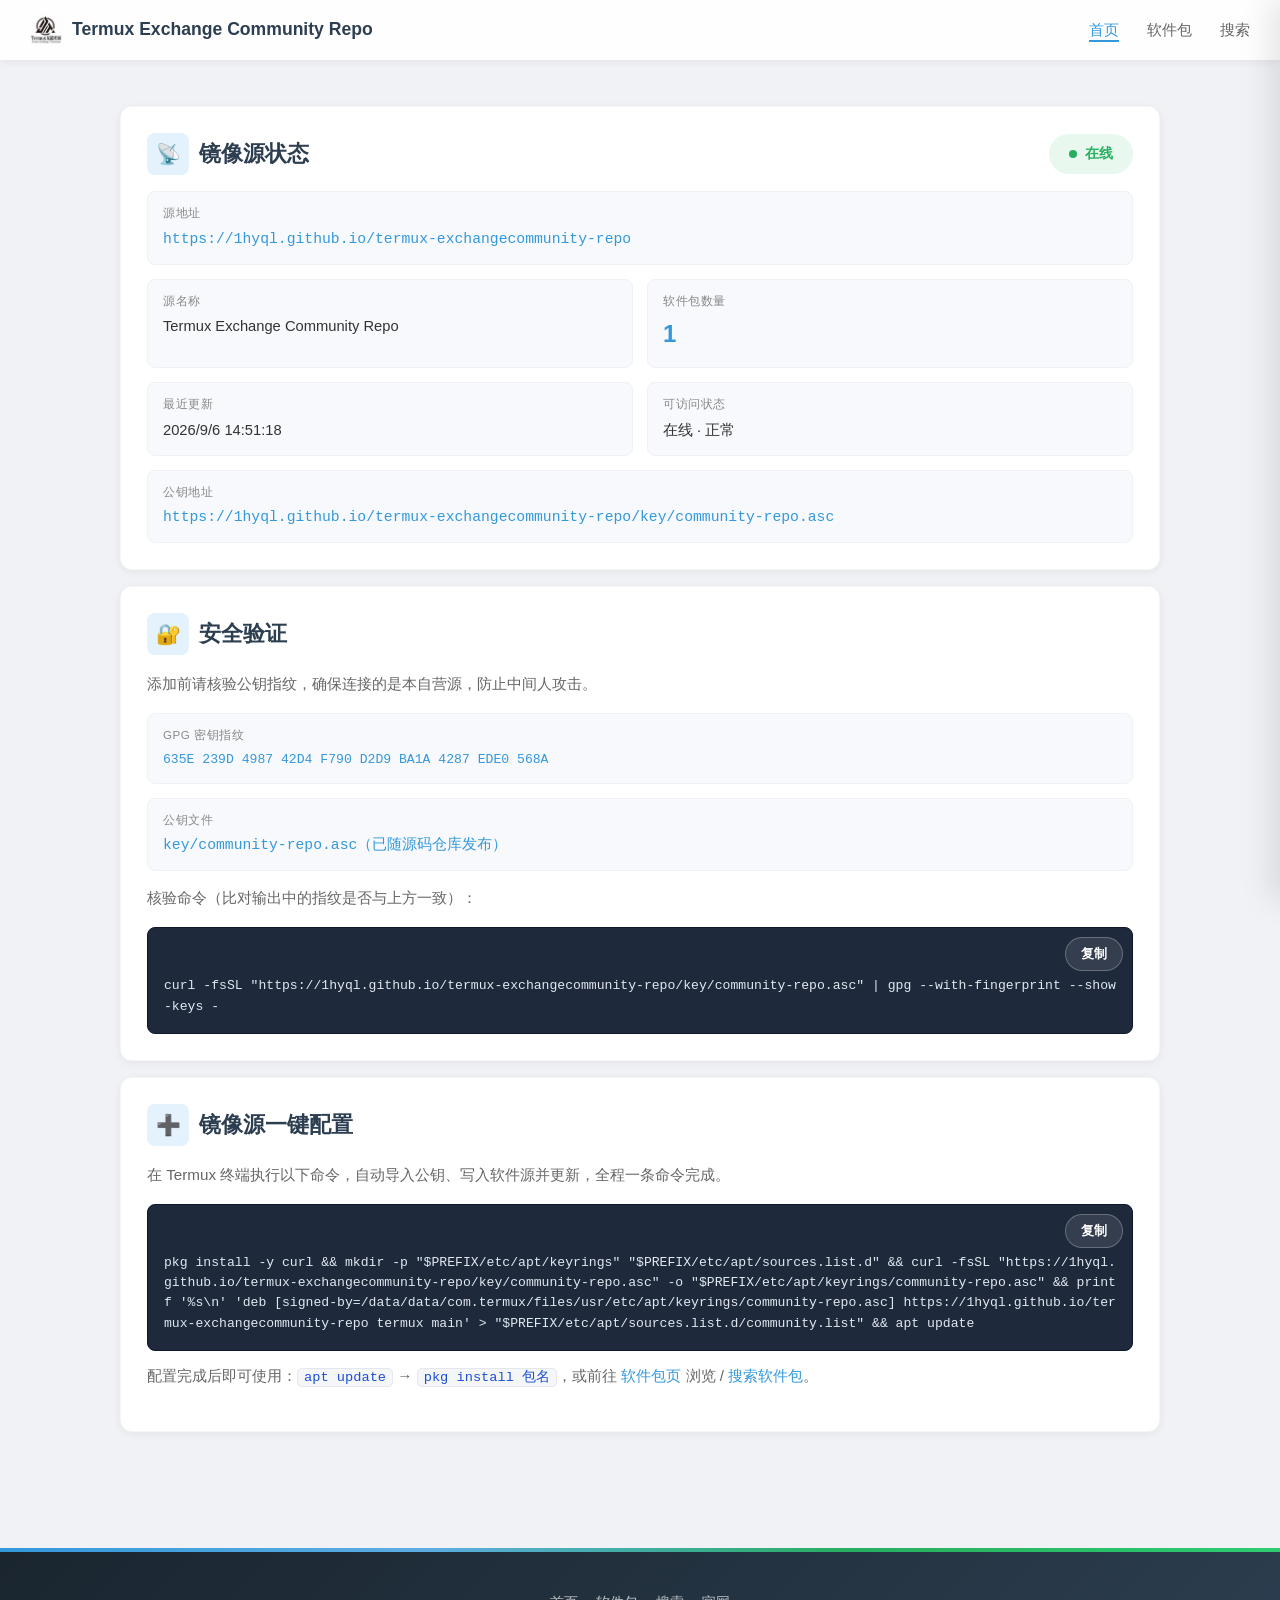
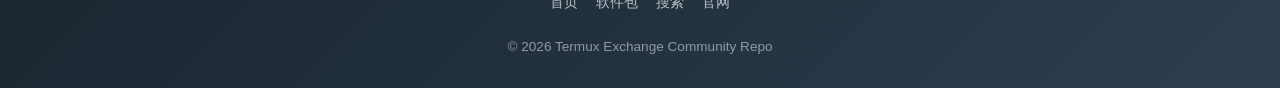
==== docs/index.html @ 614f8c96 "UpdateUI-260906" ====
<!DOCTYPE html>
<html lang="zh-CN">
<head>
<meta charset="UTF-8">
<meta name="viewport" content="width=device-width, initial-scale=1.0">
<meta name="description" content="Termux Exchange Community Repo — 社区自营 Termux 附加源，提供源状态、安全检查与一键配置。">
<meta name="theme-color" content="#3498db">
<title>Termux Exchange Community Repo</title>
<link rel="icon" href="logo.jpg" type="image/jpeg">
<link rel="stylesheet" href="assets/style.css">
</head>
<body>

<!-- 顶部固定导航 -->
<nav class="top-nav" id="topNav">
  <a class="nav-brand" href="index.html">
    <img src="logo.jpg" alt="Termux Exchange Community Repo logo">
    <span>Termux Exchange Community Repo</span>
  </a>
  <ul class="nav-links">
    <li><a href="index.html" class="active">首页</a></li>
    <li><a href="package.html">软件包</a></li>
    <li><a href="search.html">搜索</a></li>
  </ul>
</nav>

<div class="menu-toggle" id="menuToggle"><span></span><span></span><span></span></div>
<div class="menu-overlay" id="menuOverlay"></div>
<div class="menu" id="menu">
  <button class="close-btn" id="closeMenu" aria-label="关闭菜单">✕</button>
  <ul>
    <li><a href="index.html" class="active">🏠 首页</a></li>
    <li><a href="package.html">📦 软件包</a></li>
    <li><a href="search.html">🔎 搜索</a></li>
  </ul>
  <div class="menu-divider"></div>
  <div class="menu-section-title">本页</div>
  <ul>
    <li><a href="#source-status">📡 镜像源状态</a></li>
    <li><a href="#security">🔐 安全验证</a></li>
    <li><a href="#add-source">➕ 一键配置</a></li>
  </ul>
</div>

<main class="content-container">

  <!-- 镜像源状态 -->
  <section class="card" id="source-status" aria-labelledby="status-title">
    <div class="card-head">
      <h2 id="status-title" class="card-title">
        <span class="card-icon">📡</span> 镜像源状态
      </h2>
      <span id="sourceStatus" class="pulse" data-state="loading">
        <span class="pulse-dot"></span> 检测中…
      </span>
    </div>

    <div class="status-grid">
      <div class="status-item full">
        <span class="status-label">源地址</span>
        <code class="status-value">https://1hyql.github.io/termux-exchangecommunity-repo</code>
      </div>
      <div class="status-item">
        <span class="status-label">源名称</span>
        <span class="status-value" id="sourceName">—</span>
      </div>
      <div class="status-item">
        <span class="status-label">软件包数量</span>
        <strong class="status-value accent" id="pkgTotal">—</strong>
      </div>
      <div class="status-item">
        <span class="status-label">最近更新</span>
        <span class="status-value" id="updatedAt">—</span>
      </div>
      <div class="status-item">
        <span class="status-label">可访问状态</span>
        <span class="status-value" id="reachable">—</span>
      </div>
      <div class="status-item full">
        <span class="status-label">公钥地址</span>
        <code class="status-value">https://1hyql.github.io/termux-exchangecommunity-repo/key/community-repo.asc</code>
      </div>
    </div>
  </section>

  <!-- 安全验证（密钥与指纹） -->
  <section class="card" id="security" aria-labelledby="security-title">
    <div class="card-head">
      <h2 id="security-title" class="card-title">
        <span class="card-icon">🔐</span> 安全验证
      </h2>
    </div>
    <p class="card-desc">添加前请核验公钥指纹，确保连接的是本自营源，防止中间人攻击。</p>

    <div class="status-grid">
      <div class="status-item full">
        <span class="status-label">GPG 密钥指纹</span>
        <code class="status-value mono">635E 239D 4987 42D4 F790 D2D9 BA1A 4287 EDE0 568A</code>
      </div>
      <div class="status-item full">
        <span class="status-label">公钥文件</span>
        <code class="status-value">key/community-repo.asc（已随源码仓库发布）</code>
      </div>
    </div>

    <p class="card-desc" style="margin-top:14px;">核验命令（比对输出中的指纹是否与上方一致）：</p>
    <div class="codebox" data-copytext='curl -fsSL "https://1hyql.github.io/termux-exchangecommunity-repo/key/community-repo.asc" | gpg --with-fingerprint --show-keys -'>
      <button type="button" class="copy-btn" data-copy-btn>复制</button>
      <pre><code>curl -fsSL "https://1hyql.github.io/termux-exchangecommunity-repo/key/community-repo.asc" | gpg --with-fingerprint --show-keys -</code></pre>
    </div>
  </section>

  <!-- 一键配置 -->
  <section class="card" id="add-source" aria-labelledby="add-title">
    <div class="card-head">
      <h2 id="add-title" class="card-title">
        <span class="card-icon">➕</span> 镜像源一键配置
      </h2>
    </div>
    <p class="card-desc">在 Termux 终端执行以下命令，自动导入公钥、写入软件源并更新，全程一条命令完成。</p>
    <div class="codebox" data-copytext='pkg install -y curl && mkdir -p "$PREFIX/etc/apt/keyrings" "$PREFIX/etc/apt/sources.list.d" && curl -fsSL "https://1hyql.github.io/termux-exchangecommunity-repo/key/community-repo.asc" -o "$PREFIX/etc/apt/keyrings/community-repo.asc" && printf &#39;%s\n&#39; &#39;deb [signed-by=/data/data/com.termux/files/usr/etc/apt/keyrings/community-repo.asc] https://1hyql.github.io/termux-exchangecommunity-repo termux main&#39; &gt; "$PREFIX/etc/apt/sources.list.d/community.list" && apt update'>
      <button type="button" class="copy-btn" data-copy-btn>复制</button>
      <pre><code>pkg install -y curl &amp;&amp; mkdir -p "$PREFIX/etc/apt/keyrings" "$PREFIX/etc/apt/sources.list.d" &amp;&amp; curl -fsSL "https://1hyql.github.io/termux-exchangecommunity-repo/key/community-repo.asc" -o "$PREFIX/etc/apt/keyrings/community-repo.asc" &amp;&amp; printf '%s\n' 'deb [signed-by=/data/data/com.termux/files/usr/etc/apt/keyrings/community-repo.asc] https://1hyql.github.io/termux-exchangecommunity-repo termux main' &gt; "$PREFIX/etc/apt/sources.list.d/community.list" &amp;&amp; apt update</code></pre>
    </div>
    <p class="card-desc" style="margin-top:12px;">
      配置完成后即可使用：<code>apt update</code> → <code>pkg install 包名</code>，或前往
      <a href="package.html">软件包页</a> 浏览 / <a href="search.html">搜索软件包</a>。
    </p>
  </section>

</main>

<button class="back-to-top" id="backToTop" title="回到顶部">↑</button>

<footer class="footer">
  <div class="footer-inner">
    <div class="footer-links">
      <a href="index.html">首页</a>
      <a href="package.html">软件包</a>
      <a href="search.html">搜索</a>
      <a href="https://1hyql.github.io/termux" target="_blank" rel="noopener noreferrer">官网</a>
    </div>
    <p>&copy; 2026 Termux Exchange Community Repo</p>
  </div>
</footer>

<script src="assets/app.js"></script>
</body>
</html>
---- docs/assets/style.css ----
/* 首页共享样式：白色主题，参考 Termux 社区设计语言 */

:root {
  --primary: #2c3e50;
  --accent: #3498db;
  --accent-hover: #2980b9;
  --accent-light: #e3f2fd;
  --danger: #e74c3c;
  --success: #27ae60;
  --warning: #f39c12;
  --bg: #f0f2f5;
  --card-bg: #ffffff;
  --text: #333333;
  --text-light: #666666;
  --text-muted: #888888;
  --shadow-sm: 0 2px 8px rgba(0, 0, 0, 0.06);
  --shadow: 0 8px 24px rgba(0, 0, 0, 0.08);
  --shadow-lg: 0 16px 40px rgba(0, 0, 0, 0.12);
  --radius: 12px;
  --radius-sm: 8px;
  --transition: all 0.3s cubic-bezier(0.4, 0, 0.2, 1);
}

* { margin: 0; padding: 0; box-sizing: border-box; }
html { scroll-behavior: smooth; -webkit-text-size-adjust: 100%; }

body {
  background: var(--bg);
  color: var(--text);
  line-height: 1.7;
  font-family: 'Segoe UI', 'PingFang SC', 'Microsoft YaHei', 'Noto Sans SC', sans-serif;
  overflow-x: hidden;
  display: flex; flex-direction: column; min-height: 100vh;
}

a { color: var(--accent); text-decoration: none; }
a:hover { text-decoration: underline; }

/* 顶部固定导航 */
.top-nav {
  position: fixed; top: 0; left: 0; right: 0; height: 60px;
  background: rgba(255, 255, 255, 0.92); backdrop-filter: blur(12px);
  box-shadow: var(--shadow-sm); z-index: 998;
  display: flex; align-items: center; justify-content: space-between;
  padding: 0 30px; transition: var(--transition);
}
.top-nav.scrolled { box-shadow: var(--shadow); }

.nav-brand {
  display: flex; align-items: center; gap: 10px;
  font-size: 1.1rem; font-weight: 700; color: var(--primary); text-decoration: none;
}
.nav-brand:hover { text-decoration: none; }
.nav-brand img {
  width: 32px; height: 32px; border-radius: 7px; object-fit: cover; flex: none;
}
.nav-brand .brand-sub { font-size: 0.72rem; color: var(--text-muted); font-weight: 500; display: block; }

.nav-links { display: flex; gap: 28px; list-style: none; }
.nav-links a {
  text-decoration: none; color: var(--text-light); font-size: 0.95rem; font-weight: 500;
  position: relative; transition: var(--transition);
}
.nav-links a::after { content: ''; position: absolute; bottom: -4px; left: 0; width: 0; height: 2px; background: var(--accent); transition: var(--transition); }
.nav-links a:hover, .nav-links a.active { color: var(--accent); }
.nav-links a:hover::after, .nav-links a.active::after { width: 100%; }

/* 汉堡按钮 */
.menu-toggle {
  display: none; position: fixed; top: 14px; right: 18px; z-index: 1000;
  cursor: pointer; width: 32px; height: 32px; flex-direction: column;
  justify-content: center; align-items: center; gap: 5px;
  background: rgba(255, 255, 255, 0.9); border-radius: 6px; padding: 4px;
  box-shadow: var(--shadow-sm); border: none;
}
.menu-toggle span { display: block; width: 20px; height: 2.5px; background: var(--primary); border-radius: 2px; transition: 0.3s; }
.menu-toggle.active span:nth-child(1) { transform: rotate(45deg) translate(5px, 5px); }
.menu-toggle.active span:nth-child(2) { opacity: 0; }
.menu-toggle.active span:nth-child(3) { transform: rotate(-45deg) translate(5px, -5px); }

/* 侧滑菜单 */
.menu {
  position: fixed; top: 0; right: -320px; width: 320px; height: 100vh;
  background: linear-gradient(135deg, #fff 0%, #f8fafc 100%);
  box-shadow: -10px 0 30px rgba(0, 0, 0, 0.1);
  transition: right 0.35s cubic-bezier(0.4, 0, 0.2, 1);
  z-index: 999; padding: 80px 30px 30px; overflow-y: auto;
}
.menu.active { right: 0; }
.menu-overlay { position: fixed; inset: 0; background: rgba(0, 0, 0, 0.4); opacity: 0; visibility: hidden; transition: 0.3s; z-index: 998; }
.menu-overlay.active { opacity: 1; visibility: visible; }
.menu ul { list-style: none; }
.menu ul li { margin-bottom: 5px; }
.menu ul li a {
  display: block; text-decoration: none; color: var(--text); font-size: 1.05rem;
  font-weight: 500; padding: 13px 18px; border-radius: var(--radius-sm); transition: var(--transition);
}
.menu ul li a:hover, .menu ul li a.active { background: var(--accent-light); color: var(--accent); }
.menu-divider { height: 1px; background: linear-gradient(to right, transparent, #e0e0e0, transparent); margin: 15px 0; }
.menu-section-title { font-size: 0.75rem; text-transform: uppercase; letter-spacing: 1.5px; color: var(--text-muted); padding: 10px 18px; font-weight: 600; }
.close-btn {
  position: absolute; top: 16px; right: 18px; border: none; font-size: 1.3rem; cursor: pointer;
  color: var(--text-muted); width: 36px; height: 36px; border-radius: 50%;
  display: flex; align-items: center; justify-content: center; transition: var(--transition); background: transparent;
}
.close-btn:hover { background: var(--accent-light); color: var(--accent); }

/* 内容容器 */
.content-container { max-width: 1080px; margin: 0 auto; padding: 90px 20px 40px; width: 100%; }

/* 区块标题 */
.section-header { text-align: center; margin-bottom: 34px; }
.section-header h2 { font-size: 1.9rem; color: var(--primary); margin-bottom: 8px; }
.section-header p { color: var(--text-muted); font-size: 1rem; max-width: 500px; margin: 0 auto; }

/* 卡片 */
.card {
  background: var(--card-bg); border-radius: var(--radius);
  padding: 26px; box-shadow: var(--shadow-sm);
  transition: var(--transition); border: 1px solid rgba(0, 0, 0, 0.04);
  position: relative; overflow: hidden; margin: 16px 0;
}
.card:hover { box-shadow: var(--shadow); }
.card-head { display: flex; align-items: center; justify-content: space-between; gap: 12px; margin-bottom: 16px; flex-wrap: wrap; }
.card-title { font-size: 1.35rem; color: var(--primary); display: flex; align-items: center; gap: 10px; font-weight: 700; }
.card-icon { width: 42px; height: 42px; border-radius: var(--radius-sm); display: flex; align-items: center; justify-content: center; font-size: 1.25rem; background: var(--accent-light); flex: none; }
.card-desc { color: var(--text-light); margin-bottom: 16px; font-size: 0.95rem; }

/* 状态模块（参考 Termux 社区 "社区活跃中" 徽章样式） */
.pulse {
  display: inline-flex; align-items: center; gap: 8px;
  background: var(--accent-light); color: var(--accent);
  padding: 8px 20px; border-radius: 50px; font-size: 0.85rem; font-weight: 600;
}
.pulse .pulse-dot { width: 8px; height: 8px; border-radius: 50%; background: var(--text-muted); }
.pulse[data-state="loading"] { background: #f1f3f5; color: var(--text-muted); }
.pulse[data-state="loading"] .pulse-dot { background: var(--text-muted); }
.pulse[data-state="ok"] { background: #e8f8ef; color: var(--success); }
.pulse[data-state="ok"] .pulse-dot { background: var(--success); animation: pulse 2s infinite; }
.pulse[data-state="err"] { background: #fdecea; color: var(--danger); }
.pulse[data-state="err"] .pulse-dot { background: var(--danger); }
.pulse.hidden { display: none; }
@keyframes pulse { 0%,100% { opacity: 1; transform: scale(1); } 50% { opacity: 0.5; transform: scale(1.2); } }

.status-grid { display: grid; grid-template-columns: 1fr 1fr; gap: 14px; }
.status-item {
  background: #f7f9fc; border: 1px solid #eef1f5; border-radius: var(--radius-sm);
  padding: 12px 15px; display: flex; flex-direction: column; gap: 3px; min-width: 0;
}
.status-item.full { grid-column: 1 / -1; }
.status-label { font-size: 0.72rem; color: var(--text-muted); text-transform: uppercase; letter-spacing: 0.6px; }
.status-value { font-size: 0.92rem; color: var(--text); word-break: break-all; }
.status-value.accent { font-size: 1.5rem; color: var(--accent); font-weight: 800; }
.status-value.mono { font-family: ui-monospace, SFMono-Regular, Menlo, Consolas, monospace; font-size: 0.82rem; }
code {
  font-family: ui-monospace, SFMono-Regular, Menlo, Consolas, monospace;
  background: #f4f6f8; border: 1px solid #e4e8ee; border-radius: 5px;
  padding: 1px 6px; font-size: 0.9em; color: #1d4ed8;
}
code.status-value { background: transparent; border: none; padding: 0; color: var(--accent); }

/* 代码块 */
.codebox { position: relative; }
.codebox pre {
  background: #1e293b; color: #e2e8f0; border: 1px solid #0f172a;
  border-radius: var(--radius-sm); padding: 16px; padding-top: 48px;
  overflow-x: auto; font-family: ui-monospace, SFMono-Regular, Menlo, Consolas, monospace;
  font-size: 0.82rem; line-height: 1.55; white-space: pre-wrap; word-break: break-all;
}
.codebox code { background: transparent; border: none; padding: 0; color: inherit; font-size: inherit; }
.copy-btn {
  position: absolute; top: 10px; right: 10px;
  background: rgba(255, 255, 255, 0.1); color: #fff; border: 1px solid rgba(255, 255, 255, 0.25);
  padding: 7px 15px; border-radius: 50px; font-size: 0.82rem; font-weight: 600;
  cursor: pointer; transition: var(--transition); min-height: 34px;
}
.copy-btn:hover { background: var(--accent); border-color: var(--accent); color: #fff; }
.copy-btn.copied { background: var(--success); border-color: var(--success); }

.toast {
  position: fixed; left: 50%; bottom: 28px; transform: translateX(-50%);
  background: var(--primary); color: #fff; border-radius: 50px;
  padding: 11px 20px; font-size: 0.9rem; font-weight: 600;
  box-shadow: var(--shadow-lg); z-index: 1200; opacity: 0; transition: opacity 0.25s; pointer-events: none;
}
.toast.show { opacity: 1; }

/* 推荐 */
.rec-grid { display: grid; grid-template-columns: repeat(auto-fill, minmax(240px, 1fr)); gap: 18px; }
.rec-card {
  background: linear-gradient(135deg, #f0f8ff 0%, #eef6ff 100%);
  border: 1px solid #d9ecfc; border-radius: var(--radius);
  padding: 20px; display: flex; flex-direction: column; gap: 6px; transition: var(--transition);
}
.rec-card:hover { transform: translateY(-4px); box-shadow: var(--shadow); border-color: var(--accent); }
.rec-card .rname { font-size: 1.1rem; font-weight: 800; color: var(--accent); word-break: break-all; }
.rec-card .rmeta { font-size: 0.78rem; color: var(--text-muted); }
.rec-card .rdesc { font-size: 0.9rem; color: var(--text-light); margin-top: 4px; }
.rec-card .install { margin-top: auto; padding-top: 10px; }
.rec-card .install code { display: block; font-size: 0.78rem; }

/* 搜索 */
.searchbox { display: flex; gap: 12px; flex-wrap: wrap; }
.searchbox input {
  flex: 1; min-width: 220px; min-height: 48px; padding: 12px 18px; font-size: 1rem;
  background: #fff; color: var(--text); border: 1px solid #e2e6ec; border-radius: var(--radius-sm);
  outline: none; transition: var(--transition);
}
.searchbox input::placeholder { color: var(--text-muted); }
.searchbox input:focus { border-color: var(--accent); box-shadow: 0 0 0 3px var(--accent-light); }
.result-meta { color: var(--text-muted); font-size: 0.85rem; margin-top: 12px; }

/* 软件包列表 */
.pkg-list { display: flex; flex-direction: column; gap: 14px; margin-top: 6px; }
.pkg-card {
  background: #fff; border: 1px solid rgba(0, 0, 0, 0.05); border-radius: var(--radius);
  padding: 18px 20px; transition: var(--transition);
}
.pkg-card:hover { box-shadow: var(--shadow); transform: translateY(-2px); }
.pkg-card .pkg-head { display: flex; align-items: center; gap: 10px; flex-wrap: wrap; }
.pkg-card .pkg-name { font-size: 1.1rem; font-weight: 700; color: var(--accent); word-break: break-all; }
.pkg-card .pkg-badges { display: flex; gap: 6px; flex-wrap: wrap; }
.badge { font-size: 0.72rem; font-weight: 700; padding: 3px 10px; border-radius: 50px; background: #eef1f5; color: var(--text-muted); }
.badge.rec { background: #fef3e2; color: var(--warning); }
.badge.ver { background: var(--accent-light); color: var(--accent); }
.badge.arch { background: #f0eefe; color: #6d28d9; }
.pkg-card .pkg-meta { font-size: 0.8rem; color: var(--text-light); margin-top: 8px; display: flex; flex-wrap: wrap; gap: 6px 16px; }
.pkg-card .pkg-desc { font-size: 0.92rem; color: var(--text); margin-top: 8px; }
.pkg-card .pkg-actions { display: flex; gap: 12px; align-items: center; margin-top: 14px; flex-wrap: wrap; }
.pkg-card .pkg-install { font-size: 0.82rem; }

/* 按钮 */
.btn {
  display: inline-flex; align-items: center; justify-content: center; gap: 8px;
  padding: 12px 26px; border-radius: 50px; text-decoration: none; font-weight: 600;
  font-size: 0.95rem; transition: var(--transition); border: none; cursor: pointer; min-height: 44px;
}
.btn:hover { transform: translateY(-2px); }
.btn-primary {
  background: linear-gradient(135deg, var(--accent) 0%, var(--accent-hover) 100%);
  color: #fff; box-shadow: 0 4px 15px rgba(52, 152, 219, 0.35);
}
.btn-primary:hover { box-shadow: 0 8px 25px rgba(52, 152, 219, 0.45); }
.btn-outline { background: transparent; color: var(--accent); border: 2px solid var(--accent); }
.btn-outline:hover { background: var(--accent); color: #fff; }
.btn-success {
  background: linear-gradient(135deg, var(--success) 0%, #219a52 100%);
  color: #fff; box-shadow: 0 4px 15px rgba(39, 174, 96, 0.35);
}
.btn-success:hover { box-shadow: 0 8px 25px rgba(39, 174, 96, 0.45); }
.btn-search {
  background: linear-gradient(135deg, var(--success) 0%, #219a52 100%);
  color: #fff; box-shadow: 0 4px 15px rgba(39, 174, 96, 0.35);
}
.btn-search:hover { box-shadow: 0 8px 25px rgba(39, 174, 96, 0.45); }
.btn-ghost { background: transparent; border: 1px solid #e2e6ec; color: var(--text-light); }
.btn-ghost:hover { color: var(--accent); border-color: var(--accent); }
.mini { padding: 9px 16px; font-size: 0.82rem; min-height: 38px; background: var(--accent-light); color: var(--accent); }
.mini:hover { background: var(--accent); color: #fff; }
.mini [data-done] { color: var(--success); }
.mini:hover [data-done] { color: #fff; }

/* 加载 / 空态 */
.loading { color: var(--text-muted); padding: 20px 0; text-align: center; }
.empty-state { color: var(--text-muted); text-align: center; padding: 30px 12px; }
.empty-state strong { color: var(--text); display: block; margin-bottom: 5px; }
.error-state { color: var(--danger); text-align: center; padding: 30px 12px; }
.error-state strong { display: block; margin-bottom: 5px; }

/* 返回顶部 */
.back-to-top {
  position: fixed; bottom: 30px; right: 30px; width: 46px; height: 46px;
  background: linear-gradient(135deg, var(--accent) 0%, var(--accent-hover) 100%);
  color: #fff; border: none; border-radius: 50%; cursor: pointer;
  display: flex; align-items: center; justify-content: center; font-size: 1.2rem;
  box-shadow: 0 4px 15px rgba(52, 152, 219, 0.4); opacity: 0; visibility: hidden; transition: var(--transition); z-index: 997;
}
.back-to-top.visible { opacity: 1; visibility: visible; }
.back-to-top:hover { transform: translateY(-3px); }

/* 入场动画 */
.will-animate { opacity: 0; transform: translateY(24px); }
.animate-in { opacity: 1; transform: none; transition: opacity 0.5s ease, transform 0.5s ease; }

/* 页脚 */
footer.footer {
  background: linear-gradient(135deg, #1a252f 0%, #2c3e50 100%);
  color: rgba(255, 255, 255, 0.8); text-align: center;
  padding: 42px 20px 26px; margin-top: 60px; position: relative;
}
footer.footer::before {
  content: ''; position: absolute; top: 0; left: 0; right: 0; height: 4px;
  background: linear-gradient(90deg, var(--accent), #5dade2, var(--success), #2ecc71);
}
.footer-inner { max-width: 880px; margin: 0 auto; }
.footer-links { display: flex; justify-content: center; flex-wrap: wrap; gap: 18px; margin-bottom: 20px; }
.footer-links a { color: rgba(255, 255, 255, 0.7); text-decoration: none; font-size: 0.9rem; transition: var(--transition); }
.footer-links a:hover { color: var(--accent); }
footer.footer p { font-size: 0.85rem; color: rgba(255, 255, 255, 0.5); margin: 4px 0; }
footer.footer code { background: rgba(255, 255, 255, 0.12); color: #a5b4fc; border-color: transparent; }

/* 移动端适配 */
@media (max-width: 820px) {
  .top-nav { padding: 0 60px 0 20px; }
  .nav-links { display: none; }
  .menu-toggle { display: flex; }
  .status-grid { grid-template-columns: 1fr; }
}
@media (max-width: 560px) {
  .nav-brand { font-size: 1rem; }
  .nav-brand img { width: 28px; height: 28px; }
  .brand-sub { display: none; }
  .card { padding: 18px; }
  .section-header h2 { font-size: 1.5rem; }
  .pkg-card .pkg-actions { flex-direction: column; align-items: stretch; }
  .pkg-card .pkg-actions > * { width: 100%; }
  .btn { width: 100%; }
  .mini { width: auto; }
}
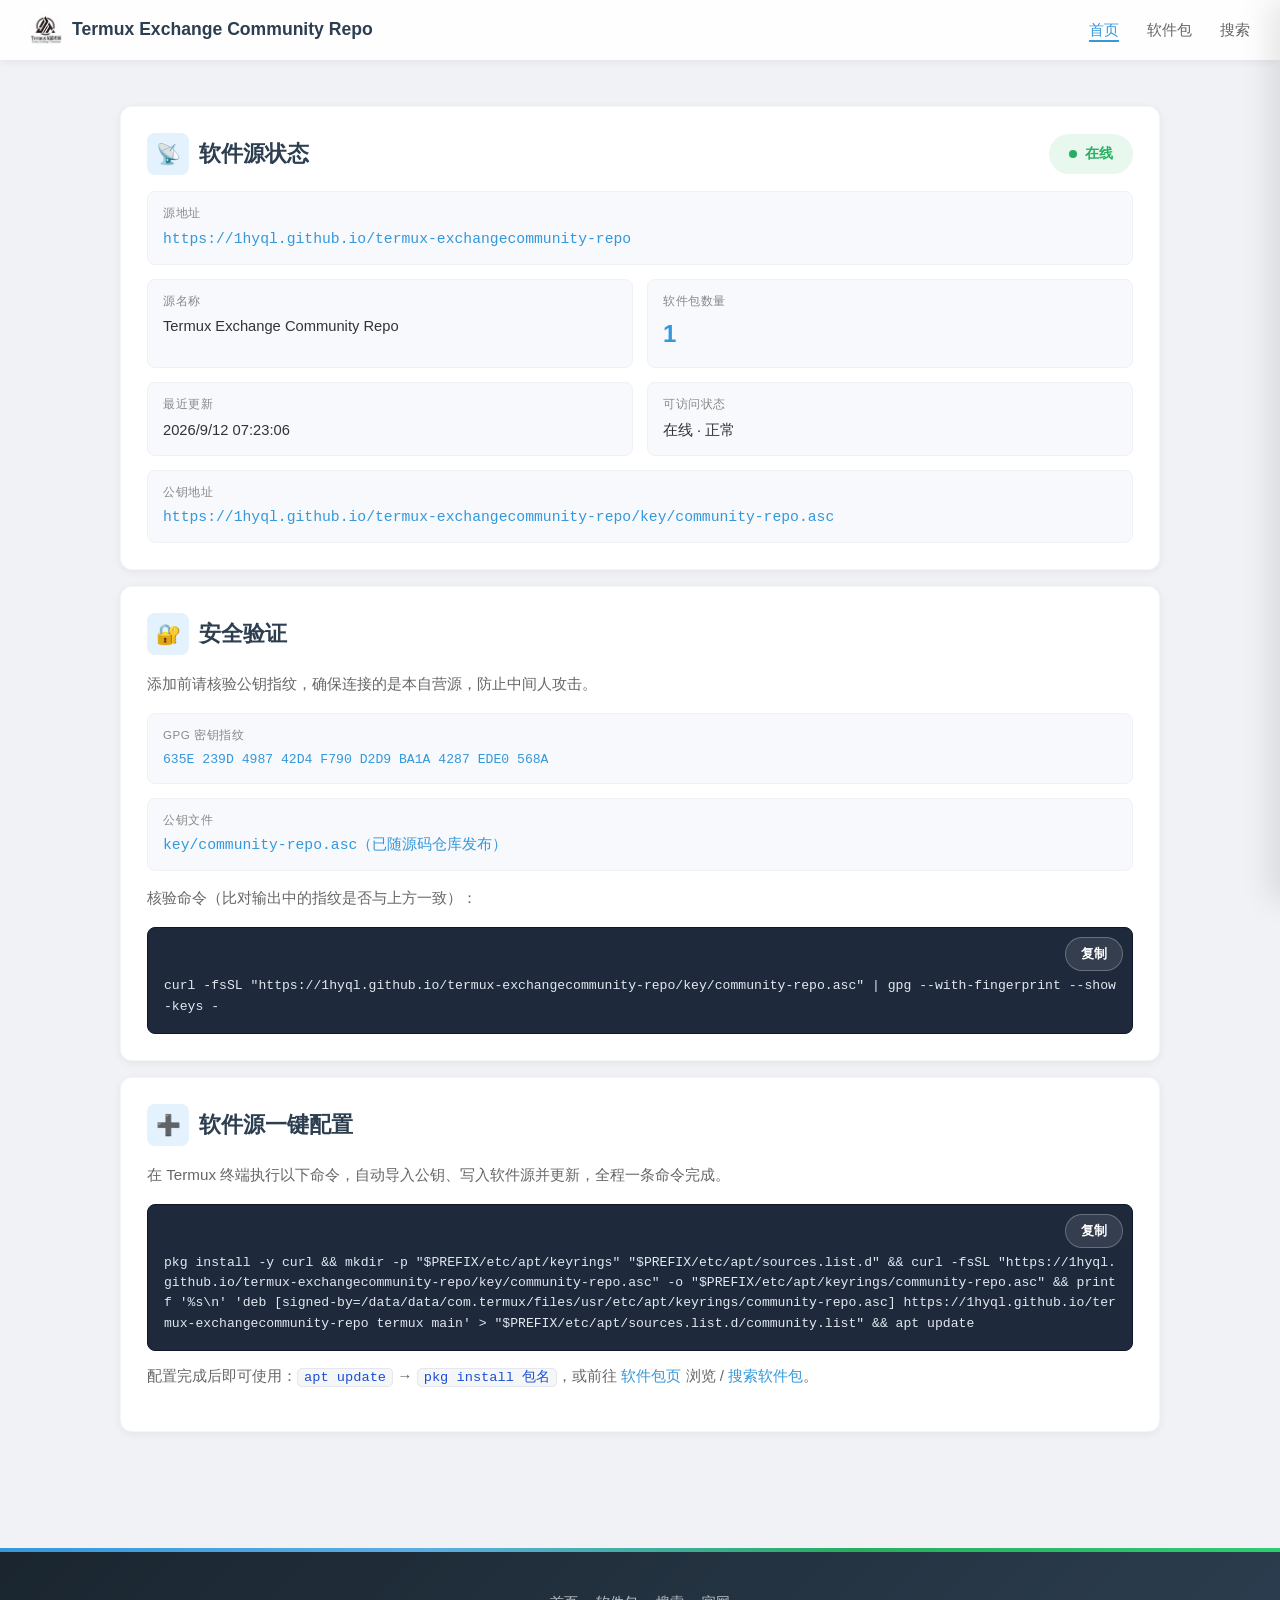
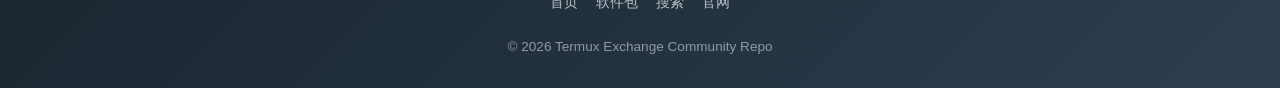
==== commit 7adfbcf5: "RenameRepo-260917" ====
--- a/docs/index.html
+++ b/docs/index.html
@@ -36,7 +36,7 @@
   <div class="menu-divider"></div>
   <div class="menu-section-title">本页</div>
   <ul>
-    <li><a href="#source-status">📡 镜像源状态</a></li>
+    <li><a href="#source-status">📡 软件源状态</a></li>
     <li><a href="#security">🔐 安全验证</a></li>
     <li><a href="#add-source">➕ 一键配置</a></li>
   </ul>
@@ -44,11 +44,11 @@
 
 <main class="content-container">
 
-  <!-- 镜像源状态 -->
+  <!-- 软件源状态 -->
   <section class="card" id="source-status" aria-labelledby="status-title">
     <div class="card-head">
       <h2 id="status-title" class="card-title">
-        <span class="card-icon">📡</span> 镜像源状态
+        <span class="card-icon">📡</span> 软件源状态
       </h2>
       <span id="sourceStatus" class="pulse" data-state="loading">
         <span class="pulse-dot"></span> 检测中…
@@ -114,7 +114,7 @@
   <section class="card" id="add-source" aria-labelledby="add-title">
     <div class="card-head">
       <h2 id="add-title" class="card-title">
-        <span class="card-icon">➕</span> 镜像源一键配置
+        <span class="card-icon">➕</span> 软件源一键配置
       </h2>
     </div>
     <p class="card-desc">在 Termux 终端执行以下命令，自动导入公钥、写入软件源并更新，全程一条命令完成。</p>
@@ -146,4 +146,4 @@
 
 <script src="assets/app.js"></script>
 </body>
-</html>+</html>
